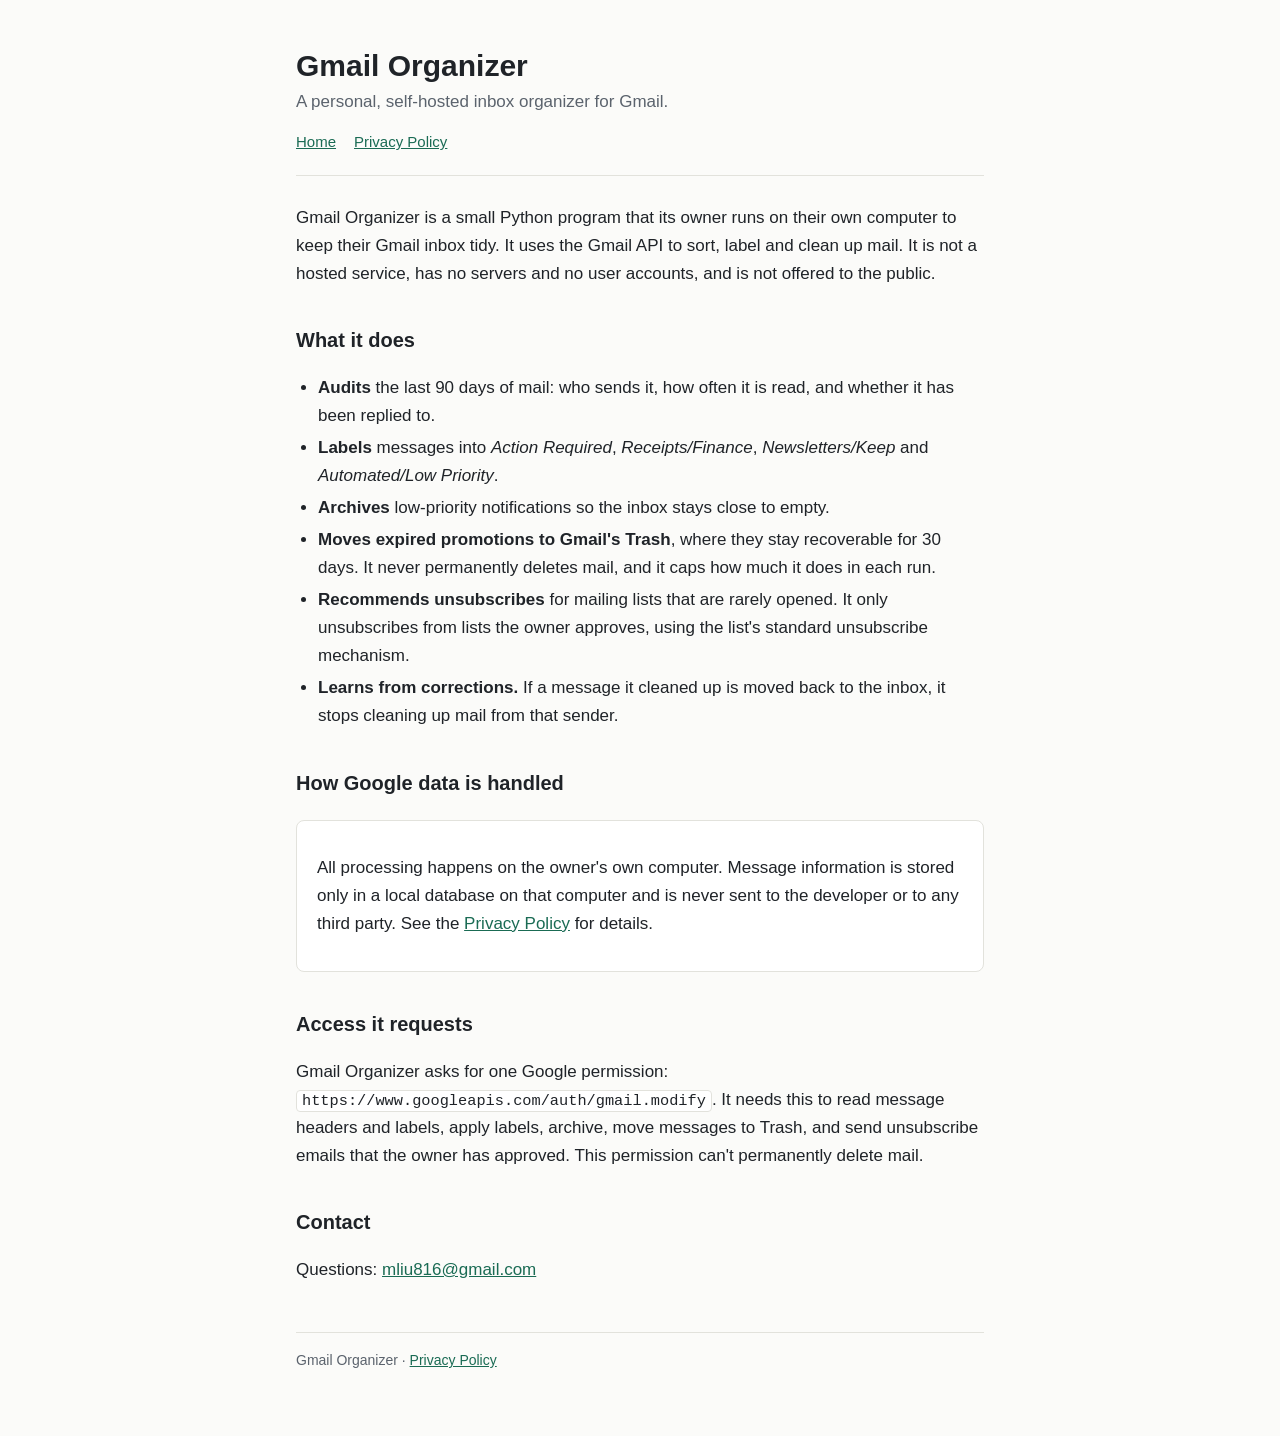
==== gmail-organizer/index.html @ fdf8ac6f "Add Gmail Organizer home page and privacy policy Co-Authored-By: Claude Opus 5.5 <noreply@anthropic." ====
<!DOCTYPE html>
<html lang="en">
<head>
  <meta charset="utf-8">
  <meta name="viewport" content="width=device-width, initial-scale=1">
  <title>Gmail Organizer</title>
  <meta name="description" content="A personal, self-hosted tool that organizes a Gmail inbox: labels, archiving, promotional cleanup and approved unsubscribes.">
  <link rel="stylesheet" href="style.css">
</head>
<body>
<main>
  <header>
    <h1>Gmail Organizer</h1>
    <p>A personal, self-hosted inbox organizer for Gmail.</p>
    <nav><a href="./">Home</a><a href="privacy.html">Privacy Policy</a></nav>
  </header>

  <p>Gmail Organizer is a small Python program that its owner runs on their own computer to keep their Gmail inbox tidy. It uses the Gmail API to sort, label and clean up mail. It is not a hosted service, has no servers and no user accounts, and is not offered to the public.</p>

  <h2>What it does</h2>
  <ul>
    <li><strong>Audits</strong> the last 90 days of mail: who sends it, how often it is read, and whether it has been replied to.</li>
    <li><strong>Labels</strong> messages into <em>Action Required</em>, <em>Receipts/Finance</em>, <em>Newsletters/Keep</em> and <em>Automated/Low Priority</em>.</li>
    <li><strong>Archives</strong> low-priority notifications so the inbox stays close to empty.</li>
    <li><strong>Moves expired promotions to Gmail's Trash</strong>, where they stay recoverable for 30 days. It never permanently deletes mail, and it caps how much it does in each run.</li>
    <li><strong>Recommends unsubscribes</strong> for mailing lists that are rarely opened. It only unsubscribes from lists the owner approves, using the list's standard unsubscribe mechanism.</li>
    <li><strong>Learns from corrections.</strong> If a message it cleaned up is moved back to the inbox, it stops cleaning up mail from that sender.</li>
  </ul>

  <h2>How Google data is handled</h2>
  <div class="card">
    <p>All processing happens on the owner's own computer. Message information is stored only in a local database on that computer and is never sent to the developer or to any third party. See the <a href="privacy.html">Privacy Policy</a> for details.</p>
  </div>

  <h2>Access it requests</h2>
  <p>Gmail Organizer asks for one Google permission: <code>https://www.googleapis.com/auth/gmail.modify</code>. It needs this to read message headers and labels, apply labels, archive, move messages to Trash, and send unsubscribe emails that the owner has approved. This permission can't permanently delete mail.</p>

  <h2>Contact</h2>
  <p>Questions: <a href="mailto:mliu816@gmail.com">mliu816@gmail.com</a></p>

  <footer>Gmail Organizer · <a href="privacy.html">Privacy Policy</a></footer>
</main>
</body>
</html>
---- gmail-organizer/style.css ----
:root {
  --bg: #fbfbf9;
  --fg: #1f2328;
  --muted: #5b636d;
  --accent: #1a6b54;
  --rule: #e2e2dc;
  --card: #ffffff;
}
@media (prefers-color-scheme: dark) {
  :root {
    --bg: #15171a;
    --fg: #e6e6e3;
    --muted: #a0a6ad;
    --accent: #5fc3a0;
    --rule: #2b2f34;
    --card: #1c1f23;
  }
}
* { box-sizing: border-box; }
body {
  margin: 0;
  background: var(--bg);
  color: var(--fg);
  font: 17px/1.65 -apple-system, BlinkMacSystemFont, "Segoe UI", Roboto, Helvetica, Arial, sans-serif;
}
main { max-width: 720px; margin: 0 auto; padding: 48px 16px 64px; }
header { border-bottom: 1px solid var(--rule); padding-bottom: 20px; margin-bottom: 28px; }
header p { margin: 4px 0 0; color: var(--muted); }
nav { margin-top: 14px; display: flex; gap: 18px; font-size: 15px; }
h1 { font-size: 30px; line-height: 1.2; margin: 0; }
h2 { font-size: 20px; margin: 36px 0 8px; }
a { color: var(--accent); }
ul { padding-left: 22px; }
li { margin: 4px 0; }
code { font-size: 0.9em; background: var(--card); border: 1px solid var(--rule); border-radius: 4px; padding: 1px 5px; overflow-wrap: anywhere; }
.card { background: var(--card); border: 1px solid var(--rule); border-radius: 8px; padding: 16px 20px; margin: 20px 0; }
footer { margin-top: 48px; padding-top: 16px; border-top: 1px solid var(--rule); color: var(--muted); font-size: 14px; }
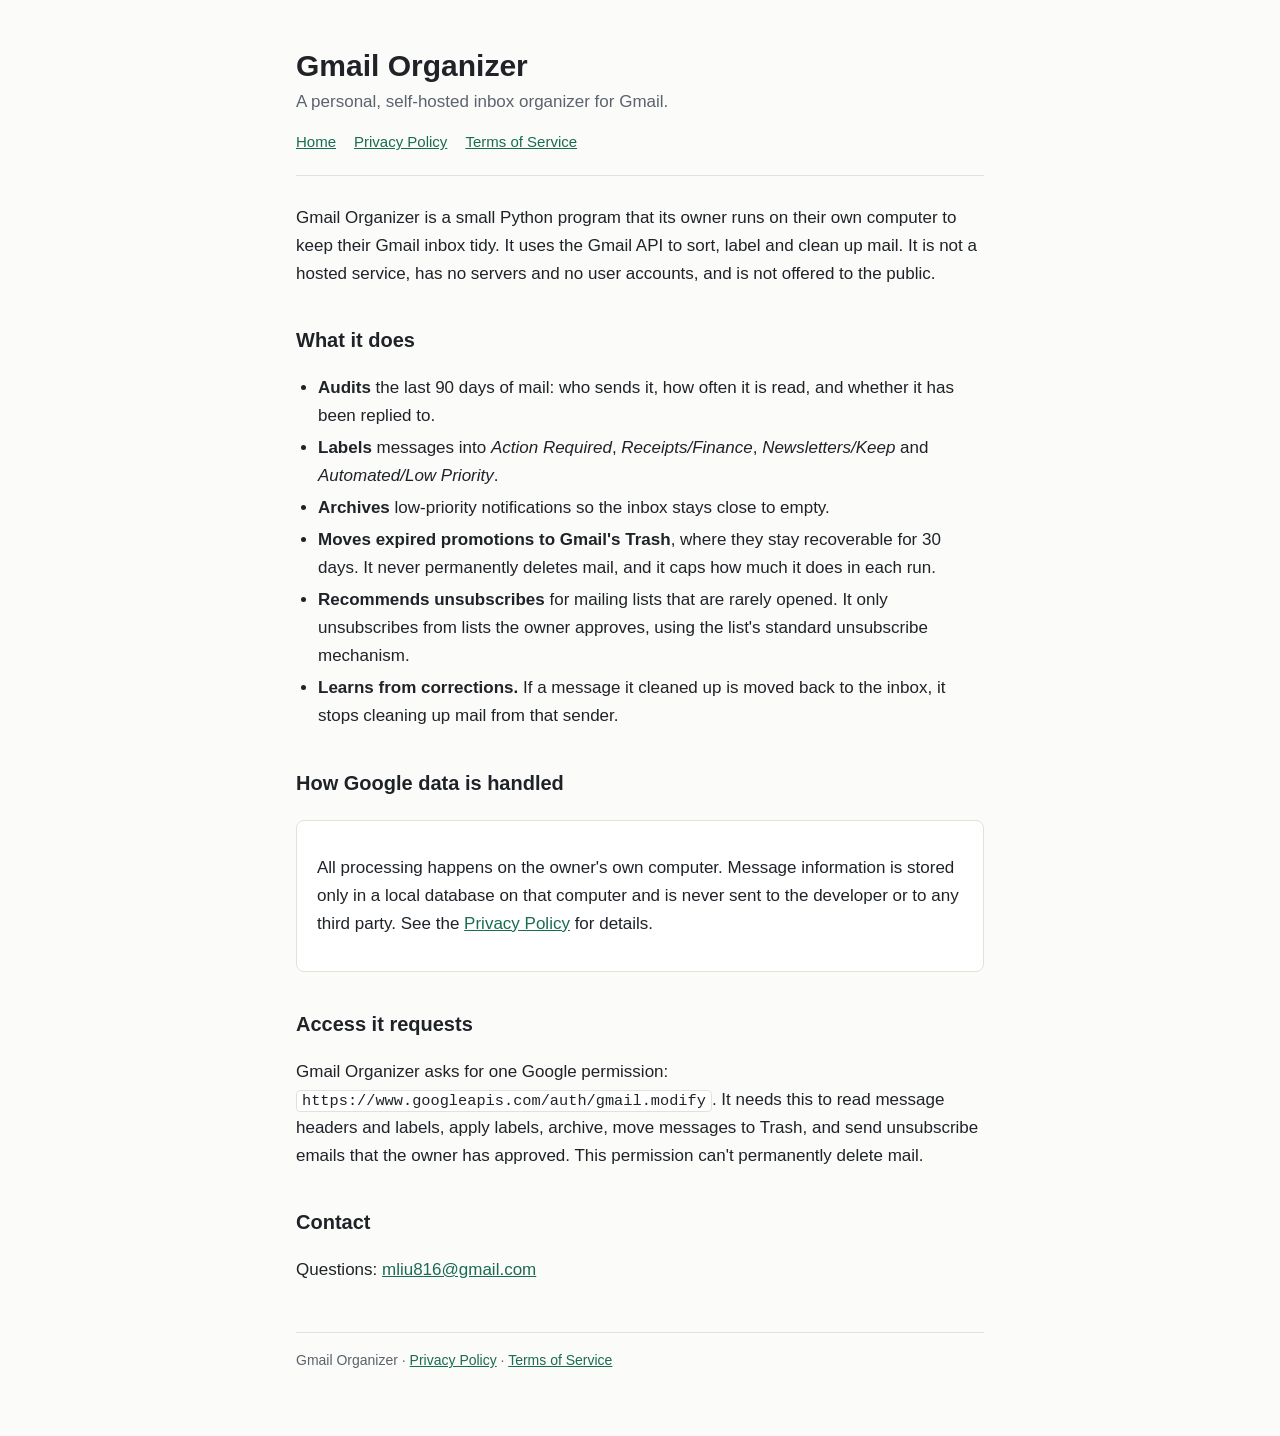
==== commit 544728ce: "Add Terms of Service page and link it from all pages Co-Authored-By: Claude Opus 5.5 <noreply@anthro" ====
--- a/gmail-organizer/index.html
+++ b/gmail-organizer/index.html
@@ -12,7 +12,7 @@
   <header>
     <h1>Gmail Organizer</h1>
     <p>A personal, self-hosted inbox organizer for Gmail.</p>
-    <nav><a href="./">Home</a><a href="privacy.html">Privacy Policy</a></nav>
+    <nav><a href="./">Home</a><a href="privacy.html">Privacy Policy</a><a href="terms.html">Terms of Service</a></nav>
   </header>
 
   <p>Gmail Organizer is a small Python program that its owner runs on their own computer to keep their Gmail inbox tidy. It uses the Gmail API to sort, label and clean up mail. It is not a hosted service, has no servers and no user accounts, and is not offered to the public.</p>
@@ -38,7 +38,7 @@
   <h2>Contact</h2>
   <p>Questions: <a href="mailto:mliu816@gmail.com">mliu816@gmail.com</a></p>
 
-  <footer>Gmail Organizer · <a href="privacy.html">Privacy Policy</a></footer>
+  <footer>Gmail Organizer · <a href="privacy.html">Privacy Policy</a> · <a href="terms.html">Terms of Service</a></footer>
 </main>
 </body>
 </html>
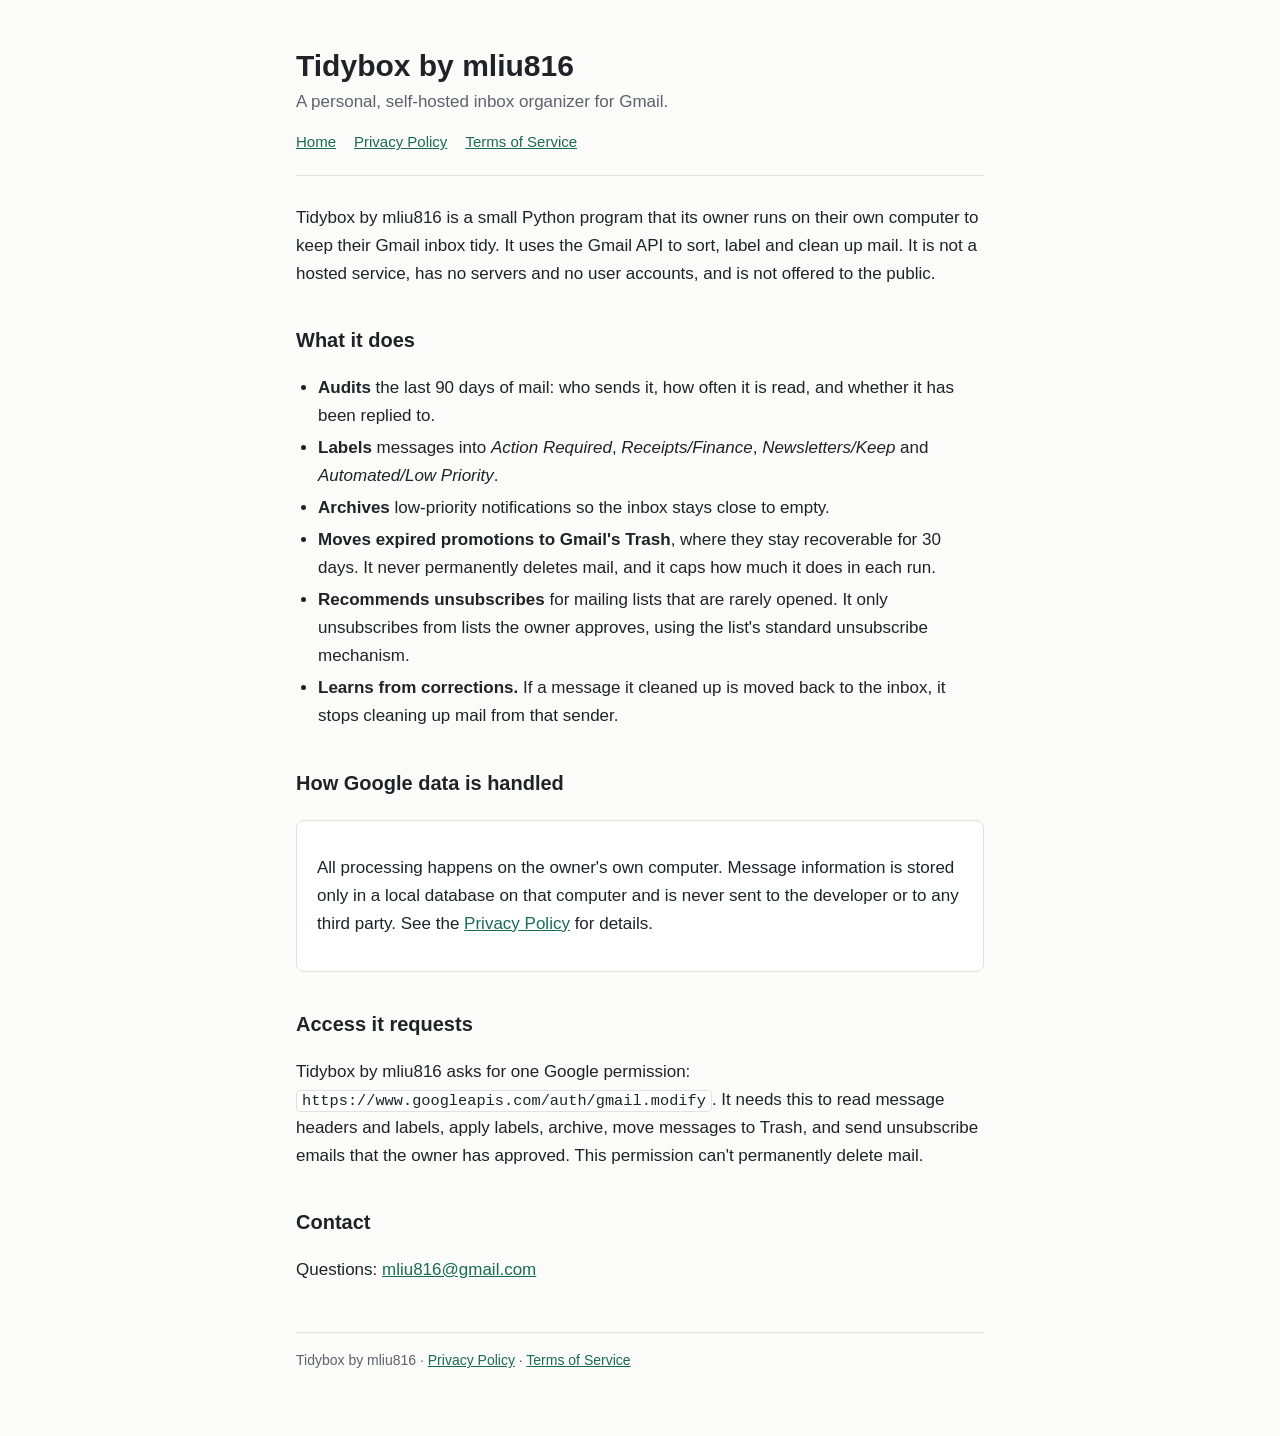
==== commit 4949cc97: "Rename app to Tidybox by mliu816 and move pages to /tidybox/ Keeps redirects at the old /gmail-organ" ====
--- a/gmail-organizer/index.html
+++ b/gmail-organizer/index.html
@@ -1,44 +1,5 @@
 <!DOCTYPE html>
-<html lang="en">
-<head>
-  <meta charset="utf-8">
-  <meta name="viewport" content="width=device-width, initial-scale=1">
-  <title>Gmail Organizer</title>
-  <meta name="description" content="A personal, self-hosted tool that organizes a Gmail inbox: labels, archiving, promotional cleanup and approved unsubscribes.">
-  <link rel="stylesheet" href="style.css">
-</head>
-<body>
-<main>
-  <header>
-    <h1>Gmail Organizer</h1>
-    <p>A personal, self-hosted inbox organizer for Gmail.</p>
-    <nav><a href="./">Home</a><a href="privacy.html">Privacy Policy</a><a href="terms.html">Terms of Service</a></nav>
-  </header>
-
-  <p>Gmail Organizer is a small Python program that its owner runs on their own computer to keep their Gmail inbox tidy. It uses the Gmail API to sort, label and clean up mail. It is not a hosted service, has no servers and no user accounts, and is not offered to the public.</p>
-
-  <h2>What it does</h2>
-  <ul>
-    <li><strong>Audits</strong> the last 90 days of mail: who sends it, how often it is read, and whether it has been replied to.</li>
-    <li><strong>Labels</strong> messages into <em>Action Required</em>, <em>Receipts/Finance</em>, <em>Newsletters/Keep</em> and <em>Automated/Low Priority</em>.</li>
-    <li><strong>Archives</strong> low-priority notifications so the inbox stays close to empty.</li>
-    <li><strong>Moves expired promotions to Gmail's Trash</strong>, where they stay recoverable for 30 days. It never permanently deletes mail, and it caps how much it does in each run.</li>
-    <li><strong>Recommends unsubscribes</strong> for mailing lists that are rarely opened. It only unsubscribes from lists the owner approves, using the list's standard unsubscribe mechanism.</li>
-    <li><strong>Learns from corrections.</strong> If a message it cleaned up is moved back to the inbox, it stops cleaning up mail from that sender.</li>
-  </ul>
-
-  <h2>How Google data is handled</h2>
-  <div class="card">
-    <p>All processing happens on the owner's own computer. Message information is stored only in a local database on that computer and is never sent to the developer or to any third party. See the <a href="privacy.html">Privacy Policy</a> for details.</p>
-  </div>
-
-  <h2>Access it requests</h2>
-  <p>Gmail Organizer asks for one Google permission: <code>https://www.googleapis.com/auth/gmail.modify</code>. It needs this to read message headers and labels, apply labels, archive, move messages to Trash, and send unsubscribe emails that the owner has approved. This permission can't permanently delete mail.</p>
-
-  <h2>Contact</h2>
-  <p>Questions: <a href="mailto:mliu816@gmail.com">mliu816@gmail.com</a></p>
-
-  <footer>Gmail Organizer · <a href="privacy.html">Privacy Policy</a> · <a href="terms.html">Terms of Service</a></footer>
-</main>
-</body>
-</html>
+<html lang="en"><head><meta charset="utf-8"><title>Moved</title>
+<link rel="canonical" href="https://mliu816.github.io/tidybox/">
+<meta http-equiv="refresh" content="0; url=https://mliu816.github.io/tidybox/">
+</head><body><p>This page moved to <a href="https://mliu816.github.io/tidybox/">https://mliu816.github.io/tidybox/</a>.</p></body></html>
